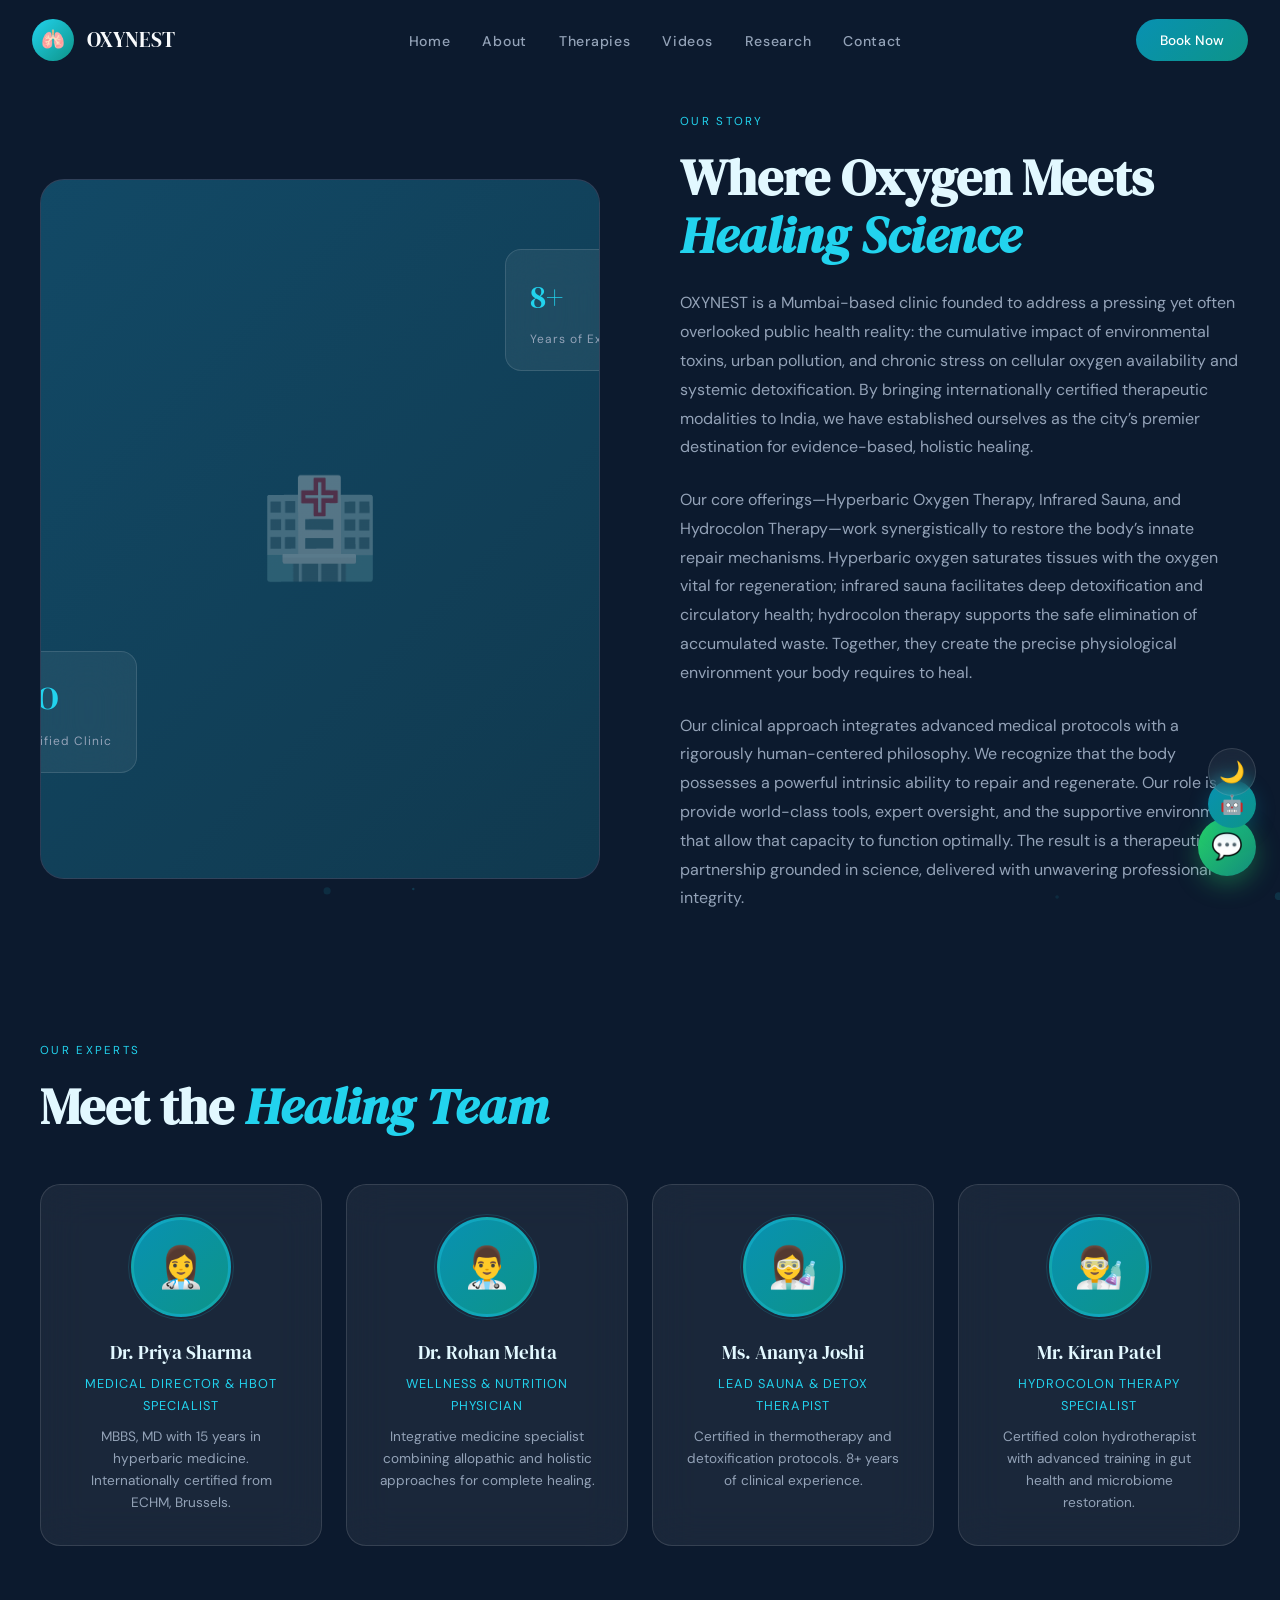
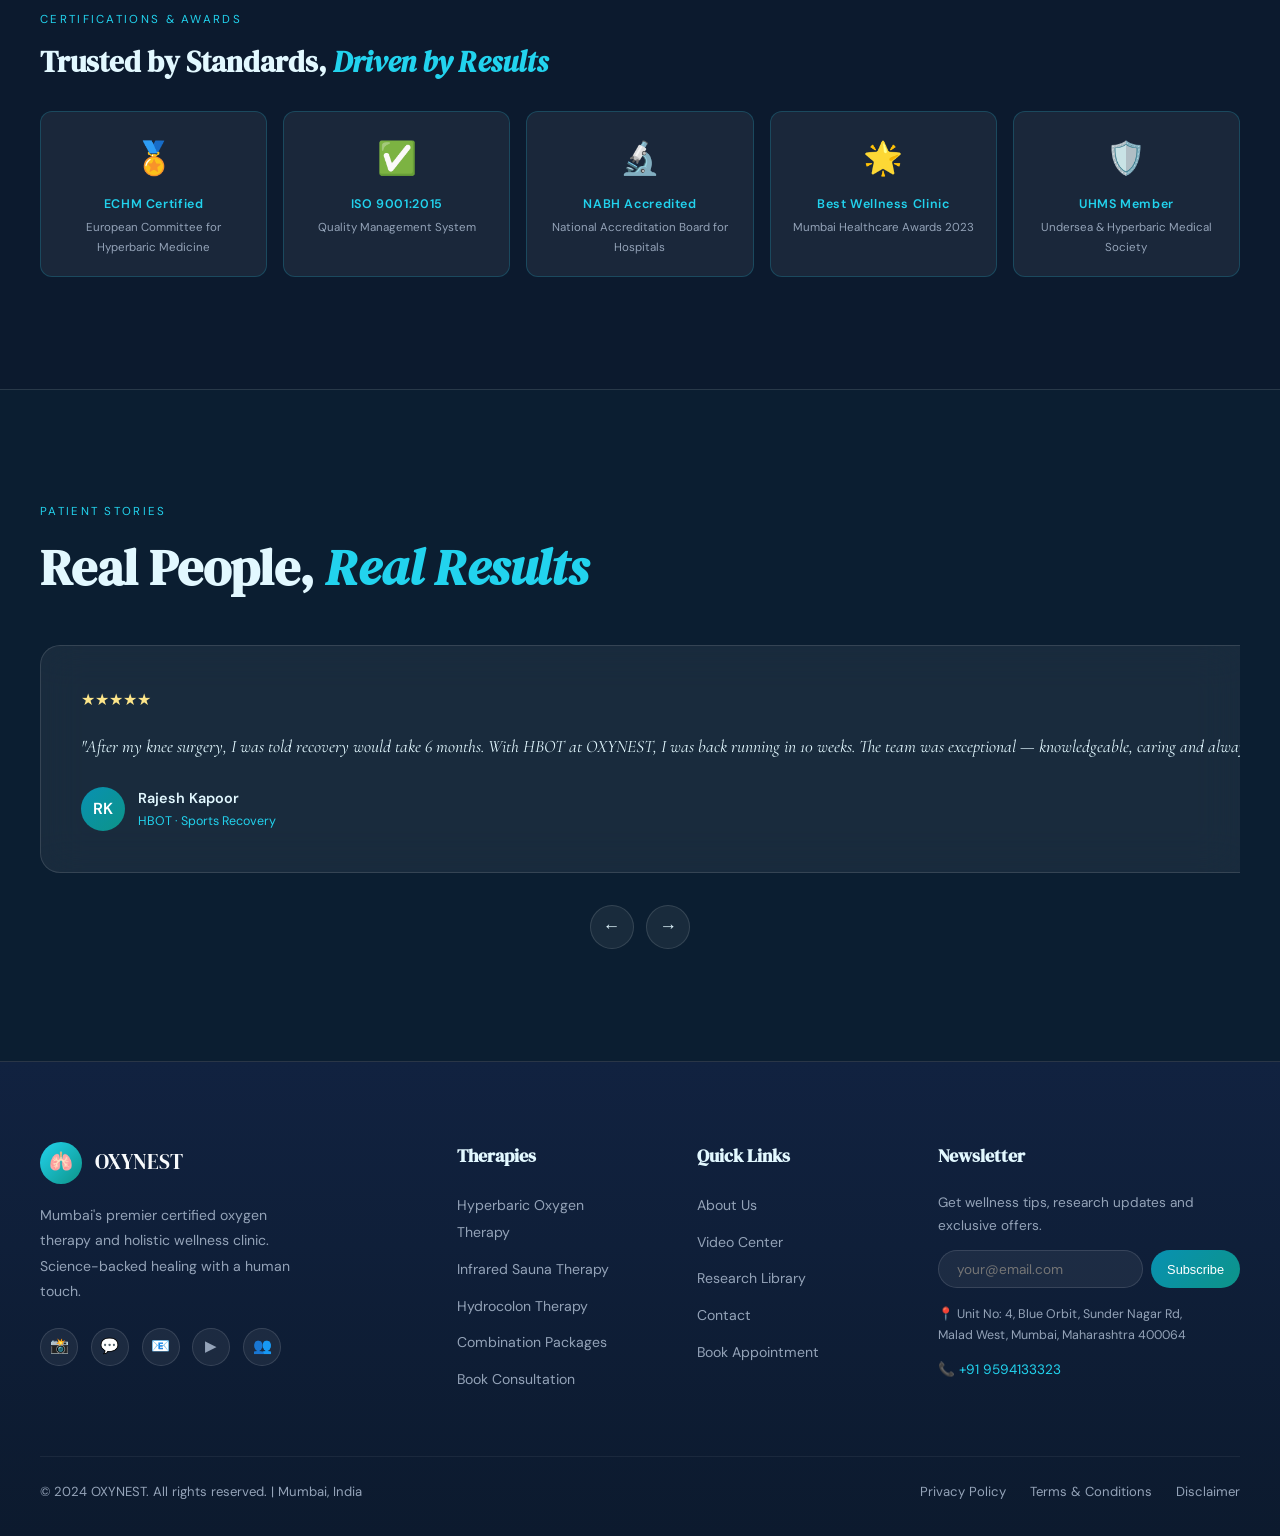
==== about.html @ 41a7bec8 "Refactor: break down into multi-page architecture with shared CSS/JS assets" ====
<!DOCTYPE html>

<html lang="en">
<head>
<meta charset="utf-8"/>
<meta content="width=device-width, initial-scale=1.0" name="viewport"/>
<meta content="OXYNEST — Premium Hyperbaric Oxygen Therapy, Infrared Sauna &amp; Hydrocolon Therapy in Mumbai. Revitalise. Restore. Rebalance." name="description"/>
<meta content="Hyperbaric Oxygen Therapy, Infrared Sauna, Hydrocolon Therapy, Wellness Clinic, Holistic Healing, HBOT Mumbai" name="keywords"/>
<meta content="OXYNEST | Revitalise. Restore. Rebalance." property="og:title"/>
<meta content="Premium oxygen &amp; holistic wellness therapies. Certified practitioners. Science-backed healing." property="og:description"/>
<meta content="website" property="og:type"/>
<title>
    OXYNEST | Revitalise. Restore. Rebalance.
  </title>
<link href="https://fonts.googleapis.com" rel="preconnect"/>
<link href="https://fonts.googleapis.com/css2?family=Cormorant+Garamond:ital,wght@0,300;0,400;0,500;0,600;1,300;1,400&amp;family=DM+Sans:wght@300;400;500;600&amp;family=DM+Serif+Display:ital@0;1&amp;display=swap" rel="stylesheet"/>
<link href="assets/css/styles.css" rel="stylesheet"/>
</head>
<body>
<canvas id="particle-canvas"></canvas>
<!-- NAVBAR -->
<nav class="navbar" id="navbar">
<a class="nav-logo" href="index.html">
<div class="nav-logo-icon">🫁</div>
<div>
<div class="nav-logo-text">OXYNEST</div>
<div class="nav-logo-sub"></div>
</div>
</a>
<ul class="nav-links">
<li><a href="index.html">Home</a></li>
<li><a href="about.html">About</a></li>
<li><a href="therapies.html">Therapies</a></li>
<li><a href="videos.html">Videos</a></li>
<li><a href="research.html">Research</a></li>
<li><a href="contact.html">Contact</a></li>
</ul>
<a class="nav-cta" href="booking.html">Book Now</a>
<div class="hamburger" onclick="toggleMobileMenu()">
<span></span><span></span><span></span>
</div>
</nav>
<!-- MOBILE MENU -->
<div class="mobile-menu" id="mobileMenu">
<button class="mobile-close" onclick="toggleMobileMenu()">✕</button>
<a href="index.html" onclick="toggleMobileMenu()">Home</a>
<a href="about.html" onclick="toggleMobileMenu()">About</a>
<a href="therapies.html" onclick="toggleMobileMenu()">Therapies</a>
<a href="videos.html" onclick="toggleMobileMenu()">Videos</a>
<a href="research.html" onclick="toggleMobileMenu()">Research</a>
<a href="contact.html" onclick="toggleMobileMenu()">Contact</a>
<a class="nav-cta" href="booking.html" onclick="toggleMobileMenu()" style="font-size: 1rem; padding: 0.8rem 2rem">Book
      Appointment</a>
</div>
<!-- HOME / HERO -->

<!-- THERAPY PREVIEW -->

<!-- ABOUT -->
<section class="section-pad" id="about">
<div class="container">
<div class="about-grid">
<div class="about-visual reveal">
<!-- IMAGE PLACEHOLDER: Replace inner div with an img tag for About Section -->
<div class="about-img-frame">
<div class="about-img-inner">
<div class="about-img-icon">🏥</div>
</div>
<div class="about-counter-badge glass-card">
<span class="counter-num">8+</span>
<span class="counter-text">Years of Excellence</span>
</div>
<div class="about-counter-badge glass-card">
<span class="counter-num">ISO</span>
<span class="counter-text">Certified Clinic</span>
</div>
</div>
</div>
<div class="reveal reveal-delay-2">
<span class="section-label">Our Story</span>
<h2 class="section-title">
            Where Oxygen Meets <em>Healing Science</em>
</h2>
<p style="
                color: var(--text-muted);
                line-height: 1.8;
                margin-bottom: 1.5rem;
              ">
            OXYNEST is a Mumbai-based clinic founded to address a pressing yet often overlooked public health reality:
            the cumulative impact of environmental toxins, urban pollution, and chronic stress on cellular oxygen
            availability and systemic detoxification. By bringing internationally certified therapeutic modalities to
            India, we have established ourselves as the city’s premier destination for evidence-based, holistic healing.
          </p>
<p style="
                color: var(--text-muted);
                line-height: 1.8;
                margin-bottom: 1.5rem;
              ">
            Our core offerings—Hyperbaric Oxygen Therapy, Infrared Sauna, and Hydrocolon Therapy—work synergistically to
            restore the body’s innate repair mechanisms. Hyperbaric oxygen saturates tissues with the oxygen vital for
            regeneration; infrared sauna facilitates deep detoxification and circulatory health; hydrocolon therapy
            supports the safe elimination of accumulated waste. Together, they create the precise physiological
            environment your body requires to heal.
          </p>
<p style="
                color: var(--text-muted);
                line-height: 1.8;
                margin-bottom: 2rem;
              ">
            Our clinical approach integrates advanced medical protocols with a rigorously human-centered philosophy. We
            recognize that the body possesses a powerful intrinsic ability to repair and regenerate. Our role is to
            provide world-class tools, expert oversight, and the supportive environment that allow that capacity to
            function optimally. The result is a therapeutic partnership grounded in science, delivered with unwavering
            professional integrity.
          </p>
</div>
</div>
<!-- TEAM -->
<div style="margin-top: 6rem">
<span class="section-label reveal">Our Experts</span>
<h2 class="section-title reveal">Meet the <em>Healing Team</em></h2>
<div class="team-grid">
<div class="glass-card team-card reveal">
<!-- IMAGE PLACEHOLDER: Replace this div with an img tag for Team Member 1 -->
<div class="team-avatar">👩‍⚕️</div>
<div class="team-name">Dr. Priya Sharma</div>
<div class="team-role">Medical Director &amp; HBOT Specialist</div>
<div class="team-bio">
              MBBS, MD with 15 years in hyperbaric medicine. Internationally
              certified from ECHM, Brussels.
            </div>
</div>
<div class="glass-card team-card reveal reveal-delay-1">
<!-- IMAGE PLACEHOLDER: Replace this div with an img tag for Team Member 2 -->
<div class="team-avatar">👨‍⚕️</div>
<div class="team-name">Dr. Rohan Mehta</div>
<div class="team-role">Wellness &amp; Nutrition Physician</div>
<div class="team-bio">
              Integrative medicine specialist combining allopathic and
              holistic approaches for complete healing.
            </div>
</div>
<div class="glass-card team-card reveal reveal-delay-2">
<!-- IMAGE PLACEHOLDER: Replace this div with an img tag for Team Member 3 -->
<div class="team-avatar">👩‍🔬</div>
<div class="team-name">Ms. Ananya Joshi</div>
<div class="team-role">Lead Sauna &amp; Detox Therapist</div>
<div class="team-bio">
              Certified in thermotherapy and detoxification protocols. 8+
              years of clinical experience.
            </div>
</div>
<div class="glass-card team-card reveal reveal-delay-3">
<!-- IMAGE PLACEHOLDER: Replace this div with an img tag for Team Member 4 -->
<div class="team-avatar">👨‍🔬</div>
<div class="team-name">Mr. Kiran Patel</div>
<div class="team-role">Hydrocolon Therapy Specialist</div>
<div class="team-bio">
              Certified colon hydrotherapist with advanced training in gut
              health and microbiome restoration.
            </div>
</div>
</div>
</div>
<!-- CERTIFICATIONS -->
<div class="reveal" style="margin-top: 4rem">
<span class="section-label">Certifications &amp; Awards</span>
<h3 class="section-title" style="font-size: 1.8rem">
          Trusted by Standards, <em>Driven by Results</em>
</h3>
<div class="cert-grid">
<div class="cert-badge">
<div class="cert-icon">🏅</div>
<div class="cert-name">ECHM Certified</div>
<div class="cert-body">
              European Committee for Hyperbaric Medicine
            </div>
</div>
<div class="cert-badge">
<div class="cert-icon">✅</div>
<div class="cert-name">ISO 9001:2015</div>
<div class="cert-body">Quality Management System</div>
</div>
<div class="cert-badge">
<div class="cert-icon">🔬</div>
<div class="cert-name">NABH Accredited</div>
<div class="cert-body">
              National Accreditation Board for Hospitals
            </div>
</div>
<div class="cert-badge">
<div class="cert-icon">🌟</div>
<div class="cert-name">Best Wellness Clinic</div>
<div class="cert-body">Mumbai Healthcare Awards 2023</div>
</div>
<div class="cert-badge">
<div class="cert-icon">🛡️</div>
<div class="cert-name">UHMS Member</div>
<div class="cert-body">Undersea &amp; Hyperbaric Medical Society</div>
</div>
</div>
</div>
</div>
</section>
<!-- DETAILED THERAPIES -->

<!-- VIDEO CENTER -->

<!-- RESEARCH HUB -->

<!-- TESTIMONIALS -->
<section class="section-pad" style="
        background: rgba(13, 148, 136, 0.04);
        border-top: 1px solid var(--glass-border);
      ">
<div class="container">
<span class="section-label reveal">Patient Stories</span>
<h2 class="section-title reveal">Real People, <em>Real Results</em></h2>
<div class="testimonials-slider reveal">
<div class="testimonials-track" id="testimonialTrack">
<div class="glass-card testimonial-card">
<div class="testimonial-stars">★★★★★</div>
<p class="testimonial-text">
              "After my knee surgery, I was told recovery would take 6 months.
              With HBOT at OXYNEST, I was back running in 10
              weeks. The team was exceptional — knowledgeable, caring and
              always available."
            </p>
<div class="testimonial-author">
<!-- IMAGE PLACEHOLDER: Replace this div with an img tag for Testimonial Avatar 1 -->
<div class="testimonial-avatar">RK</div>
<div>
<div class="testimonial-name">Rajesh Kapoor</div>
<div class="testimonial-therapy">HBOT · Sports Recovery</div>
</div>
</div>
</div>
<div class="glass-card testimonial-card">
<div class="testimonial-stars">★★★★★</div>
<p class="testimonial-text">
              "I came to the clinic struggling with chronic fatigue for two
              years. The combination of HBOT and infrared sauna completely
              transformed my energy levels. I feel like myself again — it's
              been life-changing."
            </p>
<div class="testimonial-author">
<!-- IMAGE PLACEHOLDER: Replace this div with an img tag for Testimonial Avatar 2 -->
<div class="testimonial-avatar">SA</div>
<div>
<div class="testimonial-name">Sunita Agarwal</div>
<div class="testimonial-therapy">
                  HBOT + Infrared Sauna · Fatigue
                </div>
</div>
</div>
</div>
<div class="glass-card testimonial-card">
<div class="testimonial-stars">★★★★★</div>
<p class="testimonial-text">
              "The hydrocolon therapy resolved my decade-long bloating and
              digestive issues. I was skeptical at first but the team was so
              professional and thorough. My gut health has never been better.
              Highly recommend!"
            </p>
<div class="testimonial-author">
<!-- IMAGE PLACEHOLDER: Replace this div with an img tag for Testimonial Avatar 3 -->
<div class="testimonial-avatar">PM</div>
<div>
<div class="testimonial-name">Preethi Menon</div>
<div class="testimonial-therapy">
                  Hydrocolon · Digestive Wellness
                </div>
</div>
</div>
</div>
<div class="glass-card testimonial-card">
<div class="testimonial-stars">★★★★★</div>
<p class="testimonial-text">
              "As a competitive swimmer, recovery is everything. Regular
              infrared sauna sessions at OXYNEST have dramatically
              reduced my muscle soreness and improved my sleep quality. An
              absolute game changer for athletic performance."
            </p>
<div class="testimonial-author">
<!-- IMAGE PLACEHOLDER: Replace this div with an img tag for Testimonial Avatar 4 -->
<div class="testimonial-avatar">AV</div>
<div>
<div class="testimonial-name">Arjun Verma</div>
<div class="testimonial-therapy">
                  Infrared Sauna · Athletic Performance
                </div>
</div>
</div>
</div>
<div class="glass-card testimonial-card">
<div class="testimonial-stars">★★★★★</div>
<p class="testimonial-text">
              "My mother had a stroke 3 years ago. After starting HBOT
              sessions, her speech and cognitive function improved
              significantly. The doctors who initially dismissed it were
              amazed by the improvements. Eternally grateful."
            </p>
<div class="testimonial-author">
<!-- IMAGE PLACEHOLDER: Replace this div with an img tag for Testimonial Avatar 5 -->
<div class="testimonial-avatar">DM</div>
<div>
<div class="testimonial-name">Divya Malhotra</div>
<div class="testimonial-therapy">HBOT · Stroke Recovery</div>
</div>
</div>
</div>
</div>
<div class="slider-controls">
<button class="slider-btn" onclick="slideTestimonials(-1)">
            ←
          </button>
<button class="slider-btn" onclick="slideTestimonials(1)">→</button>
</div>
</div>
</div>
</section>
<!-- BOOKING -->

<!-- CONTACT -->

<!-- FOOTER -->
<footer class="footer">
<div class="container">
<div class="footer-grid">
<div class="footer-brand">
<a class="nav-logo" href="index.html" style="margin-bottom: 1.2rem; display: inline-flex">
<div class="nav-logo-icon">🫁</div>
<div>
<div class="nav-logo-text">OXYNEST</div>
<div class="nav-logo-sub"></div>
</div>
</a>
<p class="footer-desc">
            Mumbai's premier certified oxygen therapy and holistic wellness
            clinic. Science-backed healing with a human touch.
          </p>
<div class="footer-socials">
<a class="social-icon" href="https://www.instagram.com/oxynestwellness/?utm_source=ig_web_button_share_sheet" title="Instagram">📸</a>
<a class="social-icon" href="https://wa.me/919594133323" title="WhatsApp">💬</a>
<a class="social-icon" href="mailto:enquiry.oxynest@gmail.com" title="Email">📧</a>
<a class="social-icon" href="#" title="YouTube">▶</a>
<a class="social-icon" href="#" title="Facebook">👥</a>
</div>
</div>
<div class="footer-col">
<h4>Therapies</h4>
<ul class="footer-links">
<li>
<a href="therapies.html" onclick="showTherapy('hbot')">Hyperbaric Oxygen Therapy</a>
</li>
<li>
<a href="therapies.html" onclick="showTherapy('sauna')">Infrared Sauna Therapy</a>
</li>
<li>
<a href="therapies.html" onclick="showTherapy('hydro')">Hydrocolon Therapy</a>
</li>
<li><a href="booking.html">Combination Packages</a></li>
<li><a href="booking.html">Book Consultation</a></li>
</ul>
</div>
<div class="footer-col">
<h4>Quick Links</h4>
<ul class="footer-links">
<li><a href="about.html">About Us</a></li>
<li><a href="videos.html">Video Center</a></li>
<li><a href="research.html">Research Library</a></li>
<li><a href="contact.html">Contact</a></li>
<li><a href="booking.html">Book Appointment</a></li>
</ul>
</div>
<div class="footer-col">
<h4>Newsletter</h4>
<p style="
                color: var(--text-muted);
                font-size: 0.85rem;
                margin-bottom: 0.8rem;
              ">
            Get wellness tips, research updates and exclusive offers.
          </p>
<div class="newsletter-form">
<input class="newsletter-input" placeholder="your@email.com" type="email"/>
<button class="newsletter-btn" onclick="subscribeNewsletter()">
              Subscribe
            </button>
</div>
<p style="
                color: var(--text-muted);
                font-size: 0.78rem;
                margin-top: 1rem;
              ">
            📍 Unit No: 4, Blue Orbit, Sunder Nagar Rd,<br/>Malad West, Mumbai, Maharashtra 400064
          </p>
<p style="margin-top: 0.5rem">
<a href="tel:+919594133323" style="
                  color: var(--aqua);
                  font-size: 0.85rem;
                  text-decoration: none;
                ">📞 +91 9594133323</a>
</p>
</div>
</div>
<div class="footer-bottom">
<p class="footer-copy">
          © 2024 OXYNEST. All rights reserved. | Mumbai, India
        </p>
<div class="footer-legal">
<a href="#">Privacy Policy</a>
<a href="#">Terms &amp; Conditions</a>
<a href="#">Disclaimer</a>
</div>
</div>
</div>
</footer>
<!-- FLOATING BUTTONS -->
<a class="whatsapp-btn" href="https://wa.me/919594133323" target="_blank" title="Chat on WhatsApp">💬</a>
<button class="chat-btn" onclick="toggleChatbot()" title="AI Wellness Assistant">
    🤖
  </button>
<button class="theme-toggle" id="themeBtn" onclick="toggleTheme()" title="Toggle Theme">
    🌙
  </button>
<!-- CHATBOT -->
<div class="chatbot-window" id="chatbotWindow">
<div class="chatbot-header">
<div class="chatbot-header-info">
<div class="chatbot-avatar">🤖</div>
<div>
<div class="chatbot-name">OxyBot Assistant</div>
<div class="chatbot-status">
            Online · Typically replies instantly
          </div>
</div>
</div>
<button class="chatbot-close" onclick="toggleChatbot()">✕</button>
</div>
<div class="chatbot-messages" id="chatMessages">
<div class="chat-msg bot">
        👋 Hello! I'm OxyBot, your OXYNEST assistant. How can I
        help you today?
      </div>
<div class="chat-msg bot">
        You can ask me about our therapies, pricing, booking, or safety
        information!
      </div>
</div>
<div class="chatbot-quick">
<button class="quick-btn" onclick="quickAsk('What is HBOT?')">
        What is HBOT?
      </button>
<button class="quick-btn" onclick="quickAsk('Book appointment')">
        Book Appointment
      </button>
<button class="quick-btn" onclick="quickAsk('Prices')">Pricing</button>
<button class="quick-btn" onclick="quickAsk('Location')">
        Location
      </button>
</div>
<div class="chatbot-input-row">
<input class="chatbot-input" id="chatInput" onkeydown="if (event.key === 'Enter') sendChat();" placeholder="Type a message..." type="text"/>
<button class="chatbot-send" onclick="sendChat()">➤</button>
</div>
</div>
<!-- SUCCESS POPUP -->
<div class="overlay-bg" id="overlayBg" onclick="closePopup()"></div>
<div class="success-popup" id="successPopup">
<div class="success-icon">✓</div>
<h3 style="
          font-family: var(--font-display);
          font-size: 1.8rem;
          margin-bottom: 0.8rem;
        ">
      Booking Confirmed!
    </h3>
<p style="
          color: var(--text-muted);
          font-size: 0.9rem;
          line-height: 1.7;
          margin-bottom: 2rem;
        ">
      Your appointment request has been received. Our team will contact you
      within 2 hours to confirm your session details.
    </p>
<p style="
          color: var(--aqua);
          font-size: 0.85rem;
          font-weight: 600;
          margin-bottom: 1.5rem;
        ">
      📞 Expect a call at your registered number
    </p>
<button class="btn-primary" onclick="closePopup()" style="width: 100%; justify-content: center">
      Done
    </button>
</div>
<script src="assets/js/main.js"></script>
</body>
</html>
---- assets/css/styles.css ----
:root {
      --white: #f8fafc;
      --sky: #bae6fd;
      --aqua: #22d3ee;
      --aqua-deep: #0891b2;
      --teal: #0d9488;
      --teal-dark: #0f766e;
      --sage: #86efac;
      --navy: #0c1a2e;
      --navy-mid: #112240;
      --navy-card: #162a45;
      --beige: #fef3c7;
      --beige-warm: #fde68a;
      --glass: rgba(255, 255, 255, 0.06);
      --glass-border: rgba(255, 255, 255, 0.12);
      --glow: rgba(34, 211, 238, 0.15);
      --text-primary: #e2f8ff;
      --text-muted: #94a3b8;
      --font-display: "DM Serif Display", serif;
      --font-body: "DM Sans", sans-serif;
      --font-accent: "Cormorant Garamond", serif;
      --radius: 20px;
      --transition: 0.4s cubic-bezier(0.16, 1, 0.3, 1);
    }

    *,
    *::before,
    *::after {
      box-sizing: border-box;
      margin: 0;
      padding: 0;
    }

    html {
      scroll-behavior: smooth;
      font-size: 16px;
    }

    body {
      font-family: var(--font-body);
      background: var(--navy);
      color: var(--text-primary);
      overflow-x: hidden;
      line-height: 1.7;
    }

    /* ── CANVAS PARTICLES ── */
    #particle-canvas {
      position: fixed;
      top: 0;
      left: 0;
      width: 100%;
      height: 100%;
      pointer-events: none;
      z-index: 0;
      opacity: 0.5;
    }

    /* ── SCROLLBAR ── */
    ::-webkit-scrollbar {
      width: 5px;
    }

    ::-webkit-scrollbar-track {
      background: var(--navy);
    }

    ::-webkit-scrollbar-thumb {
      background: var(--aqua-deep);
      border-radius: 3px;
    }

    /* ── NAVBAR ── */
    .navbar {
      position: fixed;
      top: 0;
      left: 0;
      right: 0;
      z-index: 1000;
      padding: 1.2rem 2rem;
      display: flex;
      align-items: center;
      justify-content: space-between;
      transition: all 0.4s ease;
    }

    .navbar.scrolled {
      background: rgba(12, 26, 46, 0.92);
      backdrop-filter: blur(20px);
      border-bottom: 1px solid var(--glass-border);
      padding: 0.8rem 2rem;
    }

    .nav-logo {
      display: flex;
      align-items: center;
      gap: 0.8rem;
      text-decoration: none;
    }

    .nav-logo-icon {
      width: 42px;
      height: 42px;
      border-radius: 50%;
      background: linear-gradient(135deg, var(--aqua), var(--teal));
      display: flex;
      align-items: center;
      justify-content: center;
      font-size: 1.2rem;
    }

    .nav-logo-text {
      font-family: var(--font-display);
      font-size: 1.3rem;
      color: var(--white);
      line-height: 1.1;
    }

    .nav-logo-sub {
      font-family: var(--font-body);
      font-size: 0.65rem;
      color: var(--aqua);
      letter-spacing: 0.2em;
      text-transform: uppercase;
    }

    .nav-links {
      display: flex;
      gap: 2rem;
      list-style: none;
    }

    .nav-links a {
      text-decoration: none;
      color: var(--text-muted);
      font-size: 0.88rem;
      font-weight: 500;
      letter-spacing: 0.05em;
      transition: color 0.3s;
      position: relative;
    }

    .nav-links a::after {
      content: "";
      position: absolute;
      bottom: -3px;
      left: 0;
      width: 0;
      height: 1px;
      background: var(--aqua);
      transition: width 0.3s;
    }

    .nav-links a:hover {
      color: var(--aqua);
    }

    .nav-links a:hover::after {
      width: 100%;
    }

    .nav-cta {
      background: linear-gradient(135deg, var(--aqua-deep), var(--teal));
      color: #fff;
      border: none;
      padding: 0.6rem 1.5rem;
      border-radius: 50px;
      font-family: var(--font-body);
      font-size: 0.85rem;
      font-weight: 500;
      cursor: pointer;
      transition: all 0.3s;
      text-decoration: none;
    }

    .nav-cta:hover {
      transform: translateY(-2px);
      box-shadow: 0 8px 25px rgba(34, 211, 238, 0.3);
    }

    .hamburger {
      display: none;
      flex-direction: column;
      gap: 5px;
      cursor: pointer;
      padding: 5px;
    }

    .hamburger span {
      width: 24px;
      height: 2px;
      background: var(--aqua);
      border-radius: 2px;
      transition: all 0.3s;
    }

    .mobile-menu {
      display: none;
      position: fixed;
      top: 0;
      left: 0;
      right: 0;
      bottom: 0;
      background: rgba(12, 26, 46, 0.97);
      backdrop-filter: blur(20px);
      z-index: 999;
      flex-direction: column;
      align-items: center;
      justify-content: center;
      gap: 2rem;
    }

    .mobile-menu.active {
      display: flex;
    }

    .mobile-menu a {
      font-family: var(--font-display);
      font-size: 2rem;
      color: var(--text-primary);
      text-decoration: none;
      transition: color 0.3s;
    }

    .mobile-menu a:hover {
      color: var(--aqua);
    }

    .mobile-close {
      position: absolute;
      top: 1.5rem;
      right: 2rem;
      font-size: 2rem;
      color: var(--text-muted);
      cursor: pointer;
      background: none;
      border: none;
    }

    /* ── HERO ── */
    .hero {
      min-height: 100vh;
      display: flex;
      align-items: center;
      justify-content: center;
      position: relative;
      overflow: hidden;
      padding: 6rem 2rem 4rem;
    }

    .hero-bg {
      position: absolute;
      inset: 0;
      background:
        radial-gradient(ellipse 80% 70% at 50% 0%,
          rgba(8, 145, 178, 0.18) 0%,
          transparent 60%),
        radial-gradient(ellipse 60% 50% at 80% 80%,
          rgba(13, 148, 136, 0.12) 0%,
          transparent 50%),
        linear-gradient(180deg, var(--navy) 0%, var(--navy-mid) 100%);
      z-index: 1;
    }

    .hero-ring {
      position: absolute;
      border-radius: 50%;
      border: 1px solid rgba(34, 211, 238, 0.08);
      animation: ring-expand 8s linear infinite;
    }

    .hero-ring:nth-child(1) {
      width: 400px;
      height: 400px;
      top: 50%;
      left: 50%;
      transform: translate(-50%, -50%);
      animation-delay: 0s;
    }

    .hero-ring:nth-child(2) {
      width: 650px;
      height: 650px;
      top: 50%;
      left: 50%;
      transform: translate(-50%, -50%);
      animation-delay: 2s;
    }

    .hero-ring:nth-child(3) {
      width: 900px;
      height: 900px;
      top: 50%;
      left: 50%;
      transform: translate(-50%, -50%);
      animation-delay: 4s;
    }

    @keyframes ring-expand {
      0% {
        opacity: 0.4;
        transform: translate(-50%, -50%) scale(0.95);
      }

      50% {
        opacity: 0.1;
      }

      100% {
        opacity: 0.4;
        transform: translate(-50%, -50%) scale(1.05);
      }
    }

    .hero-content {
      position: relative;
      z-index: 2;
      text-align: center;
      max-width: 860px;
    }

    .hero-badge {
      display: inline-flex;
      align-items: center;
      gap: 0.5rem;
      background: rgba(34, 211, 238, 0.1);
      border: 1px solid rgba(34, 211, 238, 0.25);
      border-radius: 50px;
      padding: 0.4rem 1.2rem;
      font-size: 0.75rem;
      color: var(--aqua);
      letter-spacing: 0.15em;
      text-transform: uppercase;
      margin-bottom: 2rem;
      animation: fade-up 0.8s ease both;
    }

    .hero-badge-dot {
      width: 6px;
      height: 6px;
      border-radius: 50%;
      background: var(--aqua);
      animation: pulse-dot 2s ease infinite;
    }

    @keyframes pulse-dot {

      0%,
      100% {
        opacity: 1;
        transform: scale(1);
      }

      50% {
        opacity: 0.5;
        transform: scale(1.5);
      }
    }

    .hero-title {
      font-family: var(--font-display);
      font-size: clamp(3rem, 7vw, 6rem);
      line-height: 1.05;
      margin-bottom: 1.5rem;
      animation: fade-up 0.8s ease 0.1s both;
    }

    .hero-title em {
      font-style: italic;
      color: var(--aqua);
    }

    .hero-subtitle {
      font-family: var(--font-accent);
      font-size: clamp(1.3rem, 2.5vw, 1.8rem);
      color: var(--text-muted);
      font-weight: 300;
      letter-spacing: 0.05em;
      margin-bottom: 3rem;
      animation: fade-up 0.8s ease 0.2s both;
    }

    .hero-btns {
      display: flex;
      gap: 1rem;
      justify-content: center;
      flex-wrap: wrap;
      animation: fade-up 0.8s ease 0.3s both;
    }

    .btn-primary {
      background: linear-gradient(135deg, var(--aqua-deep), var(--teal));
      color: #fff;
      border: none;
      padding: 0.9rem 2.2rem;
      border-radius: 50px;
      font-family: var(--font-body);
      font-size: 0.9rem;
      font-weight: 500;
      cursor: pointer;
      transition: all 0.3s;
      text-decoration: none;
      display: inline-flex;
      align-items: center;
      gap: 0.5rem;
    }

    .btn-primary:hover {
      transform: translateY(-3px);
      box-shadow: 0 12px 35px rgba(8, 145, 178, 0.4);
    }

    .btn-outline {
      background: transparent;
      color: var(--aqua);
      border: 1px solid rgba(34, 211, 238, 0.4);
      padding: 0.9rem 2.2rem;
      border-radius: 50px;
      font-family: var(--font-body);
      font-size: 0.9rem;
      font-weight: 500;
      cursor: pointer;
      transition: all 0.3s;
      text-decoration: none;
      display: inline-flex;
      align-items: center;
      gap: 0.5rem;
    }

    .btn-outline:hover {
      background: rgba(34, 211, 238, 0.1);
      border-color: var(--aqua);
      transform: translateY(-3px);
    }

    .hero-stats {
      display: flex;
      gap: 2rem;
      justify-content: center;
      margin-top: 4rem;
      flex-wrap: wrap;
      animation: fade-up 0.8s ease 0.5s both;
    }

    .hero-stat {
      text-align: center;
    }

    .hero-stat-num {
      font-family: var(--font-display);
      font-size: 2.2rem;
      color: var(--aqua);
      line-height: 1;
    }

    .hero-stat-label {
      font-size: 0.75rem;
      color: var(--text-muted);
      letter-spacing: 0.1em;
      text-transform: uppercase;
      margin-top: 0.3rem;
    }

    @keyframes fade-up {
      from {
        opacity: 0;
        transform: translateY(30px);
      }

      to {
        opacity: 1;
        transform: translateY(0);
      }
    }

    .scroll-indicator {
      position: absolute;
      bottom: 2rem;
      left: 50%;
      transform: translateX(-50%);
      z-index: 2;
      display: flex;
      flex-direction: column;
      align-items: center;
      gap: 0.5rem;
      animation: float 3s ease infinite;
    }

    .scroll-line {
      width: 1px;
      height: 50px;
      background: linear-gradient(to bottom, transparent, var(--aqua));
      animation: scroll-line 2s ease infinite;
    }

    @keyframes scroll-line {
      0% {
        transform: scaleY(0);
        transform-origin: top;
      }

      50% {
        transform: scaleY(1);
        transform-origin: top;
      }

      51% {
        transform: scaleY(1);
        transform-origin: bottom;
      }

      100% {
        transform: scaleY(0);
        transform-origin: bottom;
      }
    }

    @keyframes float {

      0%,
      100% {
        transform: translateX(-50%) translateY(0);
      }

      50% {
        transform: translateX(-50%) translateY(-8px);
      }
    }

    /* ── SECTION BASE ── */
    section {
      position: relative;
      z-index: 1;
    }

    .section-pad {
      padding: 7rem 2rem;
    }

    .container {
      max-width: 1200px;
      margin: 0 auto;
    }

    .section-label {
      font-size: 0.72rem;
      letter-spacing: 0.2em;
      text-transform: uppercase;
      color: var(--aqua);
      margin-bottom: 1rem;
      display: block;
    }

    .section-title {
      font-family: var(--font-display);
      font-size: clamp(2rem, 4vw, 3.2rem);
      line-height: 1.15;
      margin-bottom: 1.5rem;
    }

    .section-title em {
      font-style: italic;
      color: var(--aqua);
    }

    .section-subtitle {
      color: var(--text-muted);
      font-size: 1.05rem;
      max-width: 600px;
      line-height: 1.8;
    }

    /* ── GLASS CARD ── */
    .glass-card {
      background: var(--glass);
      backdrop-filter: blur(20px);
      border: 1px solid var(--glass-border);
      border-radius: var(--radius);
      transition: all var(--transition);
    }

    .glass-card:hover {
      background: rgba(255, 255, 255, 0.09);
      border-color: rgba(34, 211, 238, 0.3);
      transform: translateY(-4px);
      box-shadow:
        0 20px 60px rgba(0, 0, 0, 0.3),
        0 0 40px var(--glow);
    }

    /* ── THERAPIES PREVIEW ── */
    .therapies-grid {
      display: grid;
      grid-template-columns: repeat(auto-fit, minmax(300px, 1fr));
      gap: 1.5rem;
      margin-top: 4rem;
    }

    .therapy-card {
      padding: 2.5rem;
      position: relative;
      overflow: hidden;
      cursor: pointer;
    }

    .therapy-card::before {
      content: "";
      position: absolute;
      inset: 0;
      background: linear-gradient(135deg,
          transparent,
          rgba(34, 211, 238, 0.05));
      border-radius: var(--radius);
      opacity: 0;
      transition: 0.4s;
    }

    .therapy-card:hover::before {
      opacity: 1;
    }

    .therapy-icon {
      width: 64px;
      height: 64px;
      border-radius: 16px;
      background: linear-gradient(135deg, var(--aqua-deep), var(--teal));
      display: flex;
      align-items: center;
      justify-content: center;
      font-size: 1.8rem;
      margin-bottom: 1.5rem;
      position: relative;
      z-index: 1;
    }

    .therapy-icon::after {
      content: "";
      position: absolute;
      inset: -4px;
      border-radius: 20px;
      border: 1px solid rgba(34, 211, 238, 0.2);
      animation: icon-pulse 3s ease infinite;
    }

    @keyframes icon-pulse {

      0%,
      100% {
        opacity: 1;
        transform: scale(1);
      }

      50% {
        opacity: 0.3;
        transform: scale(1.1);
      }
    }

    .therapy-card h3 {
      font-family: var(--font-display);
      font-size: 1.5rem;
      margin-bottom: 0.8rem;
      position: relative;
      z-index: 1;
    }

    .therapy-card p {
      color: var(--text-muted);
      font-size: 0.9rem;
      line-height: 1.7;
      position: relative;
      z-index: 1;
    }

    .therapy-card-link {
      display: inline-flex;
      align-items: center;
      gap: 0.4rem;
      color: var(--aqua);
      font-size: 0.85rem;
      font-weight: 500;
      margin-top: 1.2rem;
      text-decoration: none;
      position: relative;
      z-index: 1;
      transition: gap 0.3s;
    }

    .therapy-card-link:hover {
      gap: 0.8rem;
    }

    /* ── ABOUT ── */
    .about-grid {
      display: grid;
      grid-template-columns: 1fr 1fr;
      gap: 5rem;
      align-items: center;
    }

    .about-visual {
      position: relative;
    }

    .about-img-frame {
      aspect-ratio: 4/5;
      border-radius: 24px;
      background: linear-gradient(135deg, var(--navy-card), var(--navy-mid));
      border: 1px solid var(--glass-border);
      overflow: hidden;
      position: relative;
    }

    .about-img-inner {
      position: absolute;
      inset: 0;
      background: linear-gradient(135deg,
          rgba(8, 145, 178, 0.3),
          rgba(13, 148, 136, 0.2));
      display: flex;
      align-items: center;
      justify-content: center;
    }

    .about-img-icon {
      font-size: 6rem;
      opacity: 0.3;
    }

    .about-counter-badge {
      position: absolute;
      background: var(--glass);
      backdrop-filter: blur(20px);
      border: 1px solid var(--glass-border);
      border-radius: 16px;
      padding: 1.2rem 1.5rem;
      animation: float 4s ease infinite;
    }

    .about-counter-badge:nth-child(2) {
      top: 10%;
      right: -15%;
      animation-delay: 1s;
    }

    .about-counter-badge:nth-child(3) {
      bottom: 15%;
      left: -10%;
      animation-delay: 2s;
    }

    .counter-num {
      font-family: var(--font-display);
      font-size: 2rem;
      color: var(--aqua);
      display: block;
    }

    .counter-text {
      font-size: 0.75rem;
      color: var(--text-muted);
      letter-spacing: 0.08em;
    }

    .about-timeline {
      margin-top: 3rem;
      position: relative;
      padding-left: 2rem;
    }

    .about-timeline::before {
      content: "";
      position: absolute;
      left: 0;
      top: 0;
      bottom: 0;
      width: 1px;
      background: linear-gradient(to bottom, var(--aqua), transparent);
    }

    .timeline-item {
      margin-bottom: 2rem;
      position: relative;
    }

    .timeline-item::before {
      content: "";
      position: absolute;
      left: -2rem;
      top: 0.4rem;
      width: 8px;
      height: 8px;
      border-radius: 50%;
      background: var(--aqua);
      border: 2px solid var(--navy);
    }

    .timeline-year {
      font-size: 0.75rem;
      color: var(--aqua);
      letter-spacing: 0.1em;
      text-transform: uppercase;
      font-weight: 600;
    }

    .timeline-text {
      color: var(--text-muted);
      font-size: 0.9rem;
      margin-top: 0.3rem;
    }

    /* ── STATS SECTION ── */
    .stats-section {
      background: linear-gradient(135deg,
          rgba(8, 145, 178, 0.08),
          rgba(13, 148, 136, 0.06));
      border-top: 1px solid var(--glass-border);
      border-bottom: 1px solid var(--glass-border);
    }

    .stats-grid {
      display: grid;
      grid-template-columns: repeat(4, 1fr);
      gap: 2rem;
    }

    .stat-item {
      text-align: center;
      padding: 3rem 1rem;
    }

    .stat-number {
      font-family: var(--font-display);
      font-size: 3.5rem;
      background: linear-gradient(135deg, var(--aqua), var(--sage));
      -webkit-background-clip: text;
      -webkit-text-fill-color: transparent;
      background-clip: text;
      line-height: 1;
    }

    .stat-suffix {
      font-family: var(--font-display);
      font-size: 2rem;
      color: var(--aqua);
    }

    .stat-label {
      color: var(--text-muted);
      font-size: 0.82rem;
      letter-spacing: 0.1em;
      text-transform: uppercase;
      margin-top: 0.8rem;
    }

    /* ── FULL THERAPY SECTIONS ── */
    .therapy-section {
      padding: 6rem 2rem;
      border-bottom: 1px solid rgba(255, 255, 255, 0.04);
    }

    .therapy-section:nth-child(even) {
      background: rgba(8, 145, 178, 0.03);
    }

    .therapy-header {
      display: grid;
      grid-template-columns: 1fr 1fr;
      gap: 4rem;
      align-items: start;
      margin-bottom: 4rem;
    }

    .therapy-visual-box {
      border-radius: 24px;
      background: linear-gradient(135deg,
          var(--navy-card),
          rgba(8, 145, 178, 0.15));
      border: 1px solid var(--glass-border);
      padding: 3rem;
      display: flex;
      flex-direction: column;
      align-items: center;
      justify-content: center;
      min-height: 300px;
      position: relative;
      overflow: hidden;
    }

    .therapy-big-icon {
      font-size: 5rem;
      margin-bottom: 1.5rem;
      position: relative;
      z-index: 1;
    }

    .therapy-visual-glow {
      position: absolute;
      width: 200px;
      height: 200px;
      border-radius: 50%;
      background: radial-gradient(circle,
          rgba(34, 211, 238, 0.15),
          transparent 70%);
      top: 50%;
      left: 50%;
      transform: translate(-50%, -50%);
    }

    .info-grid {
      display: grid;
      grid-template-columns: 1fr 1fr;
      gap: 1.5rem;
    }

    .info-card {
      padding: 2rem;
      border-radius: 16px;
    }

    .info-card h4 {
      font-family: var(--font-display);
      font-size: 1.2rem;
      margin-bottom: 1rem;
      color: var(--aqua);
    }

    .info-card ul {
      list-style: none;
      display: flex;
      flex-direction: column;
      gap: 0.6rem;
    }

    .info-card ul li {
      color: var(--text-muted);
      font-size: 0.88rem;
      display: flex;
      gap: 0.6rem;
      align-items: flex-start;
      line-height: 1.5;
    }

    .info-card ul li::before {
      content: "";
      width: 6px;
      height: 6px;
      border-radius: 50%;
      background: var(--aqua);
      margin-top: 0.55rem;
      flex-shrink: 0;
    }

    .dos-donts {
      display: grid;
      grid-template-columns: 1fr 1fr;
      gap: 1.5rem;
      margin-top: 2rem;
    }

    .dos-card {
      border-left: 3px solid var(--teal);
      padding: 1.5rem;
    }

    .donts-card {
      border-left: 3px solid #f87171;
      padding: 1.5rem;
    }

    .dos-card h4 {
      color: var(--teal);
      font-family: var(--font-display);
      font-size: 1.1rem;
      margin-bottom: 1rem;
    }

    .donts-card h4 {
      color: #f87171;
      font-family: var(--font-display);
      font-size: 1.1rem;
      margin-bottom: 1rem;
    }

    .adv-disadv {
      display: grid;
      grid-template-columns: 1fr 1fr;
      gap: 1.5rem;
      margin-top: 2rem;
    }

    .adv-card {
      border-top: 2px solid var(--sage);
      padding-top: 1.5rem;
    }

    .disadv-card {
      border-top: 2px solid var(--beige-warm);
      padding-top: 1.5rem;
    }

    .adv-card h4 {
      color: var(--sage);
      font-family: var(--font-display);
      font-size: 1.1rem;
      margin-bottom: 1rem;
    }

    .disadv-card h4 {
      color: var(--beige-warm);
      font-family: var(--font-display);
      font-size: 1.1rem;
      margin-bottom: 1rem;
    }

    /* ── RESEARCH PAPERS ── */
    .research-grid {
      display: grid;
      grid-template-columns: repeat(auto-fit, minmax(280px, 1fr));
      gap: 1.5rem;
      margin-top: 3rem;
    }

    .paper-card {
      padding: 2rem;
      border-radius: 16px;
      position: relative;
    }

    .paper-badge {
      display: inline-block;
      font-size: 0.65rem;
      letter-spacing: 0.1em;
      text-transform: uppercase;
      background: rgba(34, 211, 238, 0.1);
      color: var(--aqua);
      border-radius: 50px;
      padding: 0.3rem 0.8rem;
      margin-bottom: 1rem;
      border: 1px solid rgba(34, 211, 238, 0.2);
    }

    .paper-card h4 {
      font-family: var(--font-display);
      font-size: 1.1rem;
      line-height: 1.4;
      margin-bottom: 0.8rem;
    }

    .paper-abstract {
      color: var(--text-muted);
      font-size: 0.83rem;
      line-height: 1.6;
      margin-bottom: 1rem;
    }

    .paper-source {
      font-size: 0.75rem;
      color: var(--text-muted);
      opacity: 0.7;
      margin-bottom: 1rem;
    }

    .btn-download {
      display: inline-flex;
      align-items: center;
      gap: 0.4rem;
      background: linear-gradient(135deg, var(--aqua-deep), var(--teal));
      color: #fff;
      border: none;
      padding: 0.5rem 1.2rem;
      border-radius: 50px;
      font-size: 0.8rem;
      cursor: pointer;
      transition: all 0.3s;
      text-decoration: none;
    }

    .btn-download:hover {
      transform: translateY(-2px);
      box-shadow: 0 6px 20px rgba(8, 145, 178, 0.3);
    }

    /* ── VIDEO CENTER ── */
    .video-grid {
      display: grid;
      grid-template-columns: repeat(auto-fit, minmax(280px, 1fr));
      gap: 1.5rem;
      margin-top: 3rem;
    }

    .video-card {
      border-radius: 16px;
      overflow: hidden;
      cursor: pointer;
      position: relative;
    }

    .video-thumb {
      aspect-ratio: 16/9;
      background: linear-gradient(135deg,
          var(--navy-card),
          rgba(8, 145, 178, 0.2));
      display: flex;
      align-items: center;
      justify-content: center;
      position: relative;
      overflow: hidden;
    }

    .video-play {
      width: 60px;
      height: 60px;
      border-radius: 50%;
      background: rgba(34, 211, 238, 0.2);
      border: 2px solid var(--aqua);
      display: flex;
      align-items: center;
      justify-content: center;
      font-size: 1.5rem;
      transition: all 0.3s;
      position: relative;
      z-index: 1;
    }

    .video-card:hover .video-play {
      background: var(--aqua-deep);
      transform: scale(1.1);
    }

    .video-overlay {
      position: absolute;
      inset: 0;
      background: linear-gradient(to top, rgba(12, 26, 46, 0.8), transparent);
      opacity: 0;
      transition: 0.3s;
    }

    .video-card:hover .video-overlay {
      opacity: 1;
    }

    .video-info {
      padding: 1.2rem;
    }

    .video-category {
      font-size: 0.7rem;
      color: var(--aqua);
      letter-spacing: 0.1em;
      text-transform: uppercase;
      margin-bottom: 0.4rem;
    }

    .video-title {
      font-family: var(--font-display);
      font-size: 1.05rem;
      line-height: 1.3;
    }

    .video-duration {
      font-size: 0.78rem;
      color: var(--text-muted);
      margin-top: 0.4rem;
    }

    .video-search {
      display: flex;
      gap: 1rem;
      margin-top: 2.5rem;
      flex-wrap: wrap;
      align-items: center;
    }

    .search-input {
      flex: 1;
      min-width: 200px;
      background: var(--glass);
      border: 1px solid var(--glass-border);
      border-radius: 50px;
      padding: 0.7rem 1.5rem;
      color: var(--text-primary);
      font-family: var(--font-body);
      font-size: 0.9rem;
      outline: none;
      transition: border-color 0.3s;
    }

    .search-input:focus {
      border-color: var(--aqua);
    }

    .search-input::placeholder {
      color: var(--text-muted);
    }

    .filter-tabs {
      display: flex;
      gap: 0.6rem;
      flex-wrap: wrap;
    }

    .filter-tab {
      background: var(--glass);
      border: 1px solid var(--glass-border);
      color: var(--text-muted);
      padding: 0.5rem 1.1rem;
      border-radius: 50px;
      font-size: 0.8rem;
      cursor: pointer;
      transition: all 0.3s;
    }

    .filter-tab.active,
    .filter-tab:hover {
      background: rgba(34, 211, 238, 0.15);
      border-color: var(--aqua);
      color: var(--aqua);
    }

    /* ── FAQ ── */
    .faq-list {
      margin-top: 3rem;
      display: flex;
      flex-direction: column;
      gap: 0.8rem;
    }

    .faq-item {
      border-radius: 14px;
      overflow: hidden;
    }

    .faq-question {
      width: 100%;
      background: var(--glass);
      border: 1px solid var(--glass-border);
      color: var(--text-primary);
      padding: 1.3rem 1.8rem;
      display: flex;
      align-items: center;
      justify-content: space-between;
      cursor: pointer;
      font-family: var(--font-body);
      font-size: 0.95rem;
      font-weight: 500;
      text-align: left;
      transition: all 0.3s;
      border-radius: 14px;
    }

    .faq-question:hover {
      background: rgba(255, 255, 255, 0.09);
      border-color: rgba(34, 211, 238, 0.3);
    }

    .faq-question.open {
      border-radius: 14px 14px 0 0;
      border-color: rgba(34, 211, 238, 0.3);
      background: rgba(34, 211, 238, 0.08);
    }

    .faq-arrow {
      font-size: 1.2rem;
      transition: transform 0.3s;
      color: var(--aqua);
      flex-shrink: 0;
    }

    .faq-question.open .faq-arrow {
      transform: rotate(45deg);
    }

    .faq-answer {
      background: rgba(8, 145, 178, 0.06);
      border: 1px solid rgba(34, 211, 238, 0.15);
      border-top: none;
      border-radius: 0 0 14px 14px;
      max-height: 0;
      overflow: hidden;
      transition:
        max-height 0.4s ease,
        padding 0.4s ease;
    }

    .faq-answer.open {
      max-height: 500px;
      padding: 1.3rem 1.8rem;
    }

    .faq-answer p {
      color: var(--text-muted);
      font-size: 0.9rem;
      line-height: 1.8;
    }

    /* ── CONTACT ── */
    .contact-grid {
      display: grid;
      grid-template-columns: 1fr 1fr;
      gap: 4rem;
      align-items: start;
    }

    .form-group {
      margin-bottom: 1.5rem;
    }

    .form-label {
      display: block;
      font-size: 0.82rem;
      color: var(--text-muted);
      letter-spacing: 0.08em;
      text-transform: uppercase;
      margin-bottom: 0.5rem;
    }

    .form-input,
    .form-select,
    .form-textarea {
      width: 100%;
      background: var(--glass);
      border: 1px solid var(--glass-border);
      border-radius: 12px;
      padding: 0.85rem 1.2rem;
      color: var(--text-primary);
      font-family: var(--font-body);
      font-size: 0.9rem;
      outline: none;
      transition: all 0.3s;
    }

    .form-input:focus,
    .form-select:focus,
    .form-textarea:focus {
      border-color: var(--aqua);
      box-shadow: 0 0 0 3px rgba(34, 211, 238, 0.1);
    }

    .form-select {
      appearance: none;
      background-image: url("data:image/svg+xml,%3Csvg xmlns='http://www.w3.org/2000/svg' width='12' height='8'%3E%3Cpath d='M6 8L0 0h12z' fill='%2322d3ee'/%3E%3C/svg%3E");
      background-repeat: no-repeat;
      background-position: right 1.2rem center;
      cursor: pointer;
    }

    .form-select option {
      background: var(--navy-mid);
      color: var(--text-primary);
    }

    .form-textarea {
      min-height: 130px;
      resize: vertical;
    }

    .contact-info {
      display: flex;
      flex-direction: column;
      gap: 1.5rem;
    }

    .contact-card {
      padding: 2rem;
    }

    .contact-card-icon {
      font-size: 1.8rem;
      margin-bottom: 1rem;
    }

    .contact-card h4 {
      font-family: var(--font-display);
      font-size: 1.2rem;
      margin-bottom: 0.5rem;
    }

    .contact-card a,
    .contact-card p {
      color: var(--text-muted);
      font-size: 0.9rem;
      text-decoration: none;
      transition: color 0.3s;
    }

    .contact-card a:hover {
      color: var(--aqua);
    }

    .map-placeholder {
      border-radius: 20px;
      background: linear-gradient(135deg,
          var(--navy-card),
          rgba(8, 145, 178, 0.1));
      border: 1px solid var(--glass-border);
      min-height: 280px;
      display: flex;
      flex-direction: column;
      align-items: center;
      justify-content: center;
      margin-top: 2rem;
      gap: 1rem;
      overflow: hidden;
      position: relative;
    }

    .map-pin {
      font-size: 3rem;
      animation: float 3s ease infinite;
    }

    .map-placeholder p {
      color: var(--text-muted);
      font-size: 0.9rem;
    }

    .hours-grid {
      display: grid;
      grid-template-columns: 1fr 1fr;
      gap: 0.4rem;
      margin-top: 1rem;
    }

    .hours-row {
      display: flex;
      justify-content: space-between;
      font-size: 0.82rem;
      color: var(--text-muted);
      padding: 0.3rem 0;
      border-bottom: 1px solid rgba(255, 255, 255, 0.04);
    }

    .hours-row span:last-child {
      color: var(--aqua);
    }

    /* ── TESTIMONIALS ── */
    .testimonials-slider {
      position: relative;
      overflow: hidden;
      margin-top: 3rem;
    }

    .testimonials-track {
      display: flex;
      gap: 1.5rem;
      transition: transform 0.5s cubic-bezier(0.16, 1, 0.3, 1);
    }

    .testimonial-card {
      min-width: 360px;
      padding: 2.5rem;
      border-radius: 20px;
      flex-shrink: 0;
    }

    .testimonial-stars {
      display: flex;
      gap: 0.3rem;
      color: var(--beige-warm);
      font-size: 1rem;
      margin-bottom: 1.2rem;
    }

    .testimonial-text {
      font-family: var(--font-accent);
      font-size: 1.1rem;
      line-height: 1.7;
      color: var(--text-primary);
      font-style: italic;
      margin-bottom: 1.5rem;
    }

    .testimonial-author {
      display: flex;
      align-items: center;
      gap: 0.8rem;
    }

    .testimonial-avatar {
      width: 44px;
      height: 44px;
      border-radius: 50%;
      background: linear-gradient(135deg, var(--aqua-deep), var(--teal));
      display: flex;
      align-items: center;
      justify-content: center;
      font-size: 1rem;
      font-weight: 600;
      color: #fff;
    }

    .testimonial-name {
      font-weight: 600;
      font-size: 0.9rem;
    }

    .testimonial-therapy {
      font-size: 0.78rem;
      color: var(--aqua);
    }

    .slider-controls {
      display: flex;
      gap: 0.8rem;
      justify-content: center;
      margin-top: 2rem;
    }

    .slider-btn {
      width: 44px;
      height: 44px;
      border-radius: 50%;
      background: var(--glass);
      border: 1px solid var(--glass-border);
      color: var(--text-primary);
      font-size: 1.1rem;
      cursor: pointer;
      transition: all 0.3s;
    }

    .slider-btn:hover {
      background: rgba(34, 211, 238, 0.15);
      border-color: var(--aqua);
    }

    /* ── BOOKING ── */
    .booking-section {
      background: linear-gradient(135deg,
          rgba(8, 145, 178, 0.08),
          rgba(13, 148, 136, 0.06));
      border-top: 1px solid var(--glass-border);
    }

    .booking-card {
      background: var(--glass);
      backdrop-filter: blur(30px);
      border: 1px solid var(--glass-border);
      border-radius: 28px;
      padding: 3.5rem;
      max-width: 800px;
      margin: 0 auto;
    }

    .booking-steps {
      display: flex;
      gap: 0;
      margin-bottom: 3rem;
      counter-reset: step;
    }

    .booking-step {
      flex: 1;
      text-align: center;
      position: relative;
      counter-increment: step;
    }

    .booking-step::after {
      content: "";
      position: absolute;
      top: 18px;
      left: 50%;
      width: 100%;
      height: 1px;
      background: var(--glass-border);
    }

    .booking-step:last-child::after {
      display: none;
    }

    .step-circle {
      width: 38px;
      height: 38px;
      border-radius: 50%;
      background: var(--glass);
      border: 1px solid var(--glass-border);
      display: flex;
      align-items: center;
      justify-content: center;
      font-size: 0.8rem;
      font-weight: 600;
      color: var(--text-muted);
      margin: 0 auto 0.6rem;
      position: relative;
      z-index: 1;
      transition: all 0.3s;
    }

    .booking-step.active .step-circle {
      background: linear-gradient(135deg, var(--aqua-deep), var(--teal));
      border-color: var(--aqua);
      color: #fff;
      box-shadow: 0 0 20px rgba(34, 211, 238, 0.4);
    }

    .step-label {
      font-size: 0.72rem;
      color: var(--text-muted);
      letter-spacing: 0.05em;
    }

    .calendar-grid {
      display: grid;
      grid-template-columns: repeat(7, 1fr);
      gap: 0.4rem;
      margin-top: 1rem;
    }

    .cal-day-header {
      text-align: center;
      font-size: 0.7rem;
      color: var(--text-muted);
      padding: 0.4rem;
      letter-spacing: 0.08em;
      text-transform: uppercase;
    }

    .cal-day {
      aspect-ratio: 1;
      display: flex;
      align-items: center;
      justify-content: center;
      border-radius: 8px;
      font-size: 0.85rem;
      cursor: pointer;
      transition: all 0.3s;
      border: 1px solid transparent;
    }

    .cal-day:hover:not(.empty):not(.past) {
      background: rgba(34, 211, 238, 0.1);
      border-color: rgba(34, 211, 238, 0.3);
      color: var(--aqua);
    }

    .cal-day.today {
      background: rgba(34, 211, 238, 0.15);
      border-color: var(--aqua);
      color: var(--aqua);
      font-weight: 600;
    }

    .cal-day.selected {
      background: linear-gradient(135deg, var(--aqua-deep), var(--teal));
      color: #fff;
      border-color: var(--aqua);
    }

    .cal-day.past,
    .cal-day.empty {
      color: rgba(255, 255, 255, 0.15);
      cursor: default;
    }

    .time-slots {
      display: flex;
      flex-wrap: wrap;
      gap: 0.6rem;
      margin-top: 1rem;
    }

    .time-slot {
      background: var(--glass);
      border: 1px solid var(--glass-border);
      border-radius: 8px;
      padding: 0.5rem 1rem;
      font-size: 0.83rem;
      color: var(--text-muted);
      cursor: pointer;
      transition: all 0.3s;
    }

    .time-slot:hover,
    .time-slot.selected {
      background: rgba(34, 211, 238, 0.15);
      border-color: var(--aqua);
      color: var(--aqua);
    }

    /* ── DARK/LIGHT TOGGLE ── */
    .theme-toggle {
      position: fixed;
      bottom: 6.5rem;
      right: 1.5rem;
      z-index: 900;
      width: 48px;
      height: 48px;
      border-radius: 50%;
      background: var(--glass);
      backdrop-filter: blur(10px);
      border: 1px solid var(--glass-border);
      display: flex;
      align-items: center;
      justify-content: center;
      cursor: pointer;
      font-size: 1.3rem;
      transition: all 0.3s;
    }

    .theme-toggle:hover {
      border-color: var(--aqua);
    }

    /* ── WHATSAPP ── */
    .whatsapp-btn {
      position: fixed;
      bottom: 1.5rem;
      right: 1.5rem;
      z-index: 900;
      width: 58px;
      height: 58px;
      border-radius: 50%;
      background: linear-gradient(135deg, #25d366, #128c7e);
      display: flex;
      align-items: center;
      justify-content: center;
      text-decoration: none;
      font-size: 1.6rem;
      box-shadow: 0 8px 25px rgba(37, 211, 102, 0.35);
      transition: all 0.3s;
      animation: whatsapp-pulse 3s ease infinite;
    }

    .whatsapp-btn:hover {
      transform: scale(1.1);
    }

    @keyframes whatsapp-pulse {

      0%,
      100% {
        box-shadow: 0 8px 25px rgba(37, 211, 102, 0.35);
      }

      50% {
        box-shadow: 0 8px 40px rgba(37, 211, 102, 0.6);
      }
    }

    .chat-btn {
      position: fixed;
      bottom: 4.5rem;
      right: 1.5rem;
      z-index: 900;
      width: 48px;
      height: 48px;
      border-radius: 50%;
      background: linear-gradient(135deg, var(--aqua-deep), var(--teal));
      display: flex;
      align-items: center;
      justify-content: center;
      text-decoration: none;
      font-size: 1.2rem;
      box-shadow: 0 6px 20px rgba(8, 145, 178, 0.3);
      transition: all 0.3s;
      cursor: pointer;
      border: none;
    }

    .chat-btn:hover {
      transform: scale(1.1);
    }

    /* ── TEAM ── */
    .team-grid {
      display: grid;
      grid-template-columns: repeat(auto-fit, minmax(220px, 1fr));
      gap: 1.5rem;
      margin-top: 3rem;
    }

    .team-card {
      text-align: center;
      padding: 2rem;
    }

    .team-avatar {
      width: 100px;
      height: 100px;
      border-radius: 50%;
      background: linear-gradient(135deg, var(--aqua-deep), var(--teal));
      margin: 0 auto 1.2rem;
      display: flex;
      align-items: center;
      justify-content: center;
      font-size: 2.5rem;
      border: 3px solid rgba(34, 211, 238, 0.3);
      position: relative;
    }

    .team-avatar::after {
      content: "";
      position: absolute;
      inset: -6px;
      border-radius: 50%;
      border: 1px solid rgba(34, 211, 238, 0.15);
    }

    .team-name {
      font-family: var(--font-display);
      font-size: 1.2rem;
      margin-bottom: 0.3rem;
    }

    .team-role {
      font-size: 0.8rem;
      color: var(--aqua);
      letter-spacing: 0.08em;
      text-transform: uppercase;
      margin-bottom: 0.6rem;
    }

    .team-bio {
      color: var(--text-muted);
      font-size: 0.85rem;
      line-height: 1.6;
    }

    /* ── FOOTER ── */
    .footer {
      background: linear-gradient(to bottom, var(--navy-mid), var(--navy));
      border-top: 1px solid var(--glass-border);
      padding: 5rem 2rem 2rem;
    }

    .footer-grid {
      display: grid;
      grid-template-columns: 2fr 1fr 1fr 1.5fr;
      gap: 4rem;
      margin-bottom: 4rem;
    }

    .footer-brand .nav-logo {
      margin-bottom: 1.2rem;
    }

    .footer-desc {
      color: var(--text-muted);
      font-size: 0.88rem;
      line-height: 1.8;
      max-width: 280px;
    }

    .footer-socials {
      display: flex;
      gap: 0.8rem;
      margin-top: 1.5rem;
    }

    .social-icon {
      width: 38px;
      height: 38px;
      border-radius: 50%;
      background: var(--glass);
      border: 1px solid var(--glass-border);
      display: flex;
      align-items: center;
      justify-content: center;
      text-decoration: none;
      font-size: 0.95rem;
      color: var(--text-muted);
      transition: all 0.3s;
    }

    .social-icon:hover {
      background: rgba(34, 211, 238, 0.15);
      border-color: var(--aqua);
      color: var(--aqua);
      transform: translateY(-3px);
    }

    .footer-col h4 {
      font-family: var(--font-display);
      font-size: 1.1rem;
      margin-bottom: 1.2rem;
      color: var(--text-primary);
    }

    .footer-links {
      list-style: none;
      display: flex;
      flex-direction: column;
      gap: 0.6rem;
    }

    .footer-links a {
      color: var(--text-muted);
      text-decoration: none;
      font-size: 0.88rem;
      transition: color 0.3s;
    }

    .footer-links a:hover {
      color: var(--aqua);
    }

    .newsletter-form {
      display: flex;
      gap: 0.5rem;
      margin-top: 0.8rem;
    }

    .newsletter-input {
      flex: 1;
      background: var(--glass);
      border: 1px solid var(--glass-border);
      border-radius: 50px;
      padding: 0.6rem 1.1rem;
      color: var(--text-primary);
      font-family: var(--font-body);
      font-size: 0.85rem;
      outline: none;
    }

    .newsletter-btn {
      background: linear-gradient(135deg, var(--aqua-deep), var(--teal));
      color: #fff;
      border: none;
      padding: 0.6rem 1rem;
      border-radius: 50px;
      font-size: 0.8rem;
      cursor: pointer;
      white-space: nowrap;
      transition: all 0.3s;
    }

    .newsletter-btn:hover {
      transform: translateY(-2px);
    }

    .footer-bottom {
      border-top: 1px solid rgba(255, 255, 255, 0.06);
      padding-top: 1.5rem;
      display: flex;
      align-items: center;
      justify-content: space-between;
      flex-wrap: wrap;
      gap: 1rem;
    }

    .footer-copy {
      color: var(--text-muted);
      font-size: 0.82rem;
    }

    .footer-legal {
      display: flex;
      gap: 1.5rem;
    }

    .footer-legal a {
      color: var(--text-muted);
      text-decoration: none;
      font-size: 0.82rem;
      transition: color 0.3s;
    }

    .footer-legal a:hover {
      color: var(--aqua);
    }

    /* ── CHATBOT ── */
    .chatbot-window {
      position: fixed;
      bottom: 8rem;
      right: 1.5rem;
      width: 320px;
      background: var(--navy-card);
      border: 1px solid var(--glass-border);
      border-radius: 20px;
      box-shadow: 0 25px 60px rgba(0, 0, 0, 0.5);
      z-index: 1000;
      overflow: hidden;
      transform: scale(0.9) translateY(20px);
      opacity: 0;
      transition: all 0.3s;
      pointer-events: none;
    }

    .chatbot-window.active {
      transform: scale(1) translateY(0);
      opacity: 1;
      pointer-events: all;
    }

    .chatbot-header {
      background: linear-gradient(135deg, var(--aqua-deep), var(--teal));
      padding: 1rem 1.2rem;
      display: flex;
      align-items: center;
      justify-content: space-between;
    }

    .chatbot-header-info {
      display: flex;
      align-items: center;
      gap: 0.8rem;
    }

    .chatbot-avatar {
      width: 36px;
      height: 36px;
      border-radius: 50%;
      background: rgba(255, 255, 255, 0.2);
      display: flex;
      align-items: center;
      justify-content: center;
      font-size: 1.1rem;
    }

    .chatbot-name {
      font-weight: 600;
      font-size: 0.9rem;
      color: #fff;
    }

    .chatbot-status {
      font-size: 0.72rem;
      color: rgba(255, 255, 255, 0.7);
    }

    .chatbot-close {
      background: none;
      border: none;
      color: rgba(255, 255, 255, 0.7);
      font-size: 1.2rem;
      cursor: pointer;
    }

    .chatbot-messages {
      height: 260px;
      overflow-y: auto;
      padding: 1rem;
      display: flex;
      flex-direction: column;
      gap: 0.8rem;
    }

    .chat-msg {
      max-width: 85%;
      padding: 0.7rem 1rem;
      border-radius: 14px;
      font-size: 0.85rem;
      line-height: 1.5;
    }

    .chat-msg.bot {
      background: var(--glass);
      border: 1px solid var(--glass-border);
      color: var(--text-primary);
      align-self: flex-start;
      border-radius: 4px 14px 14px 14px;
    }

    .chat-msg.user {
      background: linear-gradient(135deg, var(--aqua-deep), var(--teal));
      color: #fff;
      align-self: flex-end;
      border-radius: 14px 4px 14px 14px;
    }

    .chatbot-input-row {
      padding: 0.8rem;
      border-top: 1px solid var(--glass-border);
      display: flex;
      gap: 0.5rem;
    }

    .chatbot-input {
      flex: 1;
      background: var(--glass);
      border: 1px solid var(--glass-border);
      border-radius: 50px;
      padding: 0.5rem 1rem;
      color: var(--text-primary);
      font-family: var(--font-body);
      font-size: 0.83rem;
      outline: none;
    }

    .chatbot-send {
      background: linear-gradient(135deg, var(--aqua-deep), var(--teal));
      border: none;
      border-radius: 50%;
      width: 34px;
      height: 34px;
      display: flex;
      align-items: center;
      justify-content: center;
      cursor: pointer;
      color: #fff;
      font-size: 0.9rem;
    }

    .chatbot-quick {
      display: flex;
      gap: 0.4rem;
      flex-wrap: wrap;
      padding: 0.6rem 1rem 0;
      border-top: 1px solid var(--glass-border);
    }

    .quick-btn {
      background: rgba(34, 211, 238, 0.08);
      border: 1px solid rgba(34, 211, 238, 0.2);
      color: var(--aqua);
      padding: 0.3rem 0.7rem;
      border-radius: 50px;
      font-size: 0.73rem;
      cursor: pointer;
      transition: all 0.2s;
    }

    .quick-btn:hover {
      background: rgba(34, 211, 238, 0.15);
    }

    /* ── SUCCESS POPUP ── */
    .success-popup {
      position: fixed;
      top: 50%;
      left: 50%;
      transform: translate(-50%, -50%) scale(0.8);
      background: var(--navy-card);
      border: 1px solid var(--glass-border);
      border-radius: 24px;
      padding: 3rem;
      text-align: center;
      z-index: 2000;
      opacity: 0;
      pointer-events: none;
      transition: all 0.4s;
      backdrop-filter: blur(20px);
      box-shadow: 0 30px 80px rgba(0, 0, 0, 0.5);
    }

    .success-popup.active {
      transform: translate(-50%, -50%) scale(1);
      opacity: 1;
      pointer-events: all;
    }

    .success-icon {
      width: 80px;
      height: 80px;
      border-radius: 50%;
      background: linear-gradient(135deg, var(--teal), var(--aqua));
      display: flex;
      align-items: center;
      justify-content: center;
      font-size: 2.5rem;
      margin: 0 auto 1.5rem;
      animation: success-bounce 0.6s ease;
    }

    @keyframes success-bounce {
      0% {
        transform: scale(0);
      }

      70% {
        transform: scale(1.1);
      }

      100% {
        transform: scale(1);
      }
    }

    .overlay-bg {
      position: fixed;
      inset: 0;
      background: rgba(0, 0, 0, 0.6);
      backdrop-filter: blur(4px);
      z-index: 1999;
      opacity: 0;
      pointer-events: none;
      transition: opacity 0.3s;
    }

    .overlay-bg.active {
      opacity: 1;
      pointer-events: all;
    }

    /* ── PAGE NAV ── */
    .page-tabs {
      display: flex;
      gap: 0.5rem;
      margin-bottom: 3rem;
      flex-wrap: wrap;
    }

    .page-tab {
      background: var(--glass);
      border: 1px solid var(--glass-border);
      color: var(--text-muted);
      padding: 0.6rem 1.4rem;
      border-radius: 50px;
      font-size: 0.85rem;
      cursor: pointer;
      transition: all 0.3s;
      text-decoration: none;
    }

    .page-tab.active,
    .page-tab:hover {
      background: rgba(34, 211, 238, 0.15);
      border-color: var(--aqua);
      color: var(--aqua);
    }

    .page-section {
      display: none;
    }

    .page-section.active {
      display: block;
    }

    /* ── BENEFITS ICONS ── */
    .benefits-grid {
      display: grid;
      grid-template-columns: repeat(auto-fit, minmax(160px, 1fr));
      gap: 1.2rem;
      margin-top: 3rem;
    }

    .benefit-item {
      text-align: center;
      padding: 1.8rem 1rem;
      border-radius: 16px;
      transition: all var(--transition);
    }

    .benefit-item:hover {
      background: var(--glass);
      border: 1px solid var(--glass-border);
      transform: translateY(-4px);
    }

    .benefit-icon {
      font-size: 2.2rem;
      margin-bottom: 0.8rem;
    }

    .benefit-title {
      font-size: 0.85rem;
      font-weight: 600;
      color: var(--text-primary);
      margin-bottom: 0.3rem;
    }

    .benefit-text {
      font-size: 0.78rem;
      color: var(--text-muted);
      line-height: 1.5;
    }

    /* ── CERTIFICATIONS ── */
    .cert-grid {
      display: grid;
      grid-template-columns: repeat(auto-fit, minmax(180px, 1fr));
      gap: 1rem;
      margin-top: 2rem;
    }

    .cert-badge {
      background: var(--glass);
      border: 1px solid rgba(34, 211, 238, 0.2);
      border-radius: 12px;
      padding: 1.2rem;
      text-align: center;
    }

    .cert-icon {
      font-size: 2rem;
      margin-bottom: 0.5rem;
    }

    .cert-name {
      font-size: 0.78rem;
      color: var(--aqua);
      font-weight: 600;
      letter-spacing: 0.05em;
    }

    .cert-body {
      font-size: 0.72rem;
      color: var(--text-muted);
      margin-top: 0.2rem;
    }

    /* ── MOBILE ── */
    @media (max-width: 1024px) {

      .about-grid,
      .therapy-header,
      .contact-grid {
        grid-template-columns: 1fr;
        gap: 2.5rem;
      }

      .footer-grid {
        grid-template-columns: 1fr 1fr;
        gap: 2.5rem;
      }

      .stats-grid {
        grid-template-columns: repeat(2, 1fr);
      }

      .about-counter-badge:nth-child(2) {
        right: -5%;
      }

      .about-counter-badge:nth-child(3) {
        left: 0;
      }
    }

    @media (max-width: 768px) {

      .nav-links,
      .nav-cta {
        display: none;
      }

      .hamburger {
        display: flex;
      }

      .hero-title {
        font-size: 2.8rem;
      }

      .info-grid,
      .dos-donts,
      .adv-disadv {
        grid-template-columns: 1fr;
      }

      .footer-grid {
        grid-template-columns: 1fr;
      }

      .stats-grid {
        grid-template-columns: repeat(2, 1fr);
        gap: 0;
      }

      .contact-grid {
        grid-template-columns: 1fr;
      }

      .chatbot-window {
        width: calc(100vw - 3rem);
        right: 1.5rem;
      }

      .booking-steps {
        display: none;
      }

      .calendar-grid {
        gap: 0.2rem;
      }

      .testimonial-card {
        min-width: 280px;
      }

      .hours-grid {
        grid-template-columns: 1fr;
      }
    }

    @media (max-width: 480px) {
      .section-pad {
        padding: 4rem 1.2rem;
      }

      .hero {
        padding: 5rem 1.2rem 3rem;
      }

      .hero-stats {
        gap: 1.2rem;
      }

      .hero-stat-num {
        font-size: 1.6rem;
      }
    }

    /* ── REVEAL ANIMATION ── */
    .reveal {
      opacity: 0;
      transform: translateY(40px);
      transition:
        opacity 0.7s ease,
        transform 0.7s ease;
    }

    .reveal.visible {
      opacity: 1;
      transform: translateY(0);
    }

    .reveal-delay-1 {
      transition-delay: 0.1s;
    }

    .reveal-delay-2 {
      transition-delay: 0.2s;
    }

    .reveal-delay-3 {
      transition-delay: 0.3s;
    }
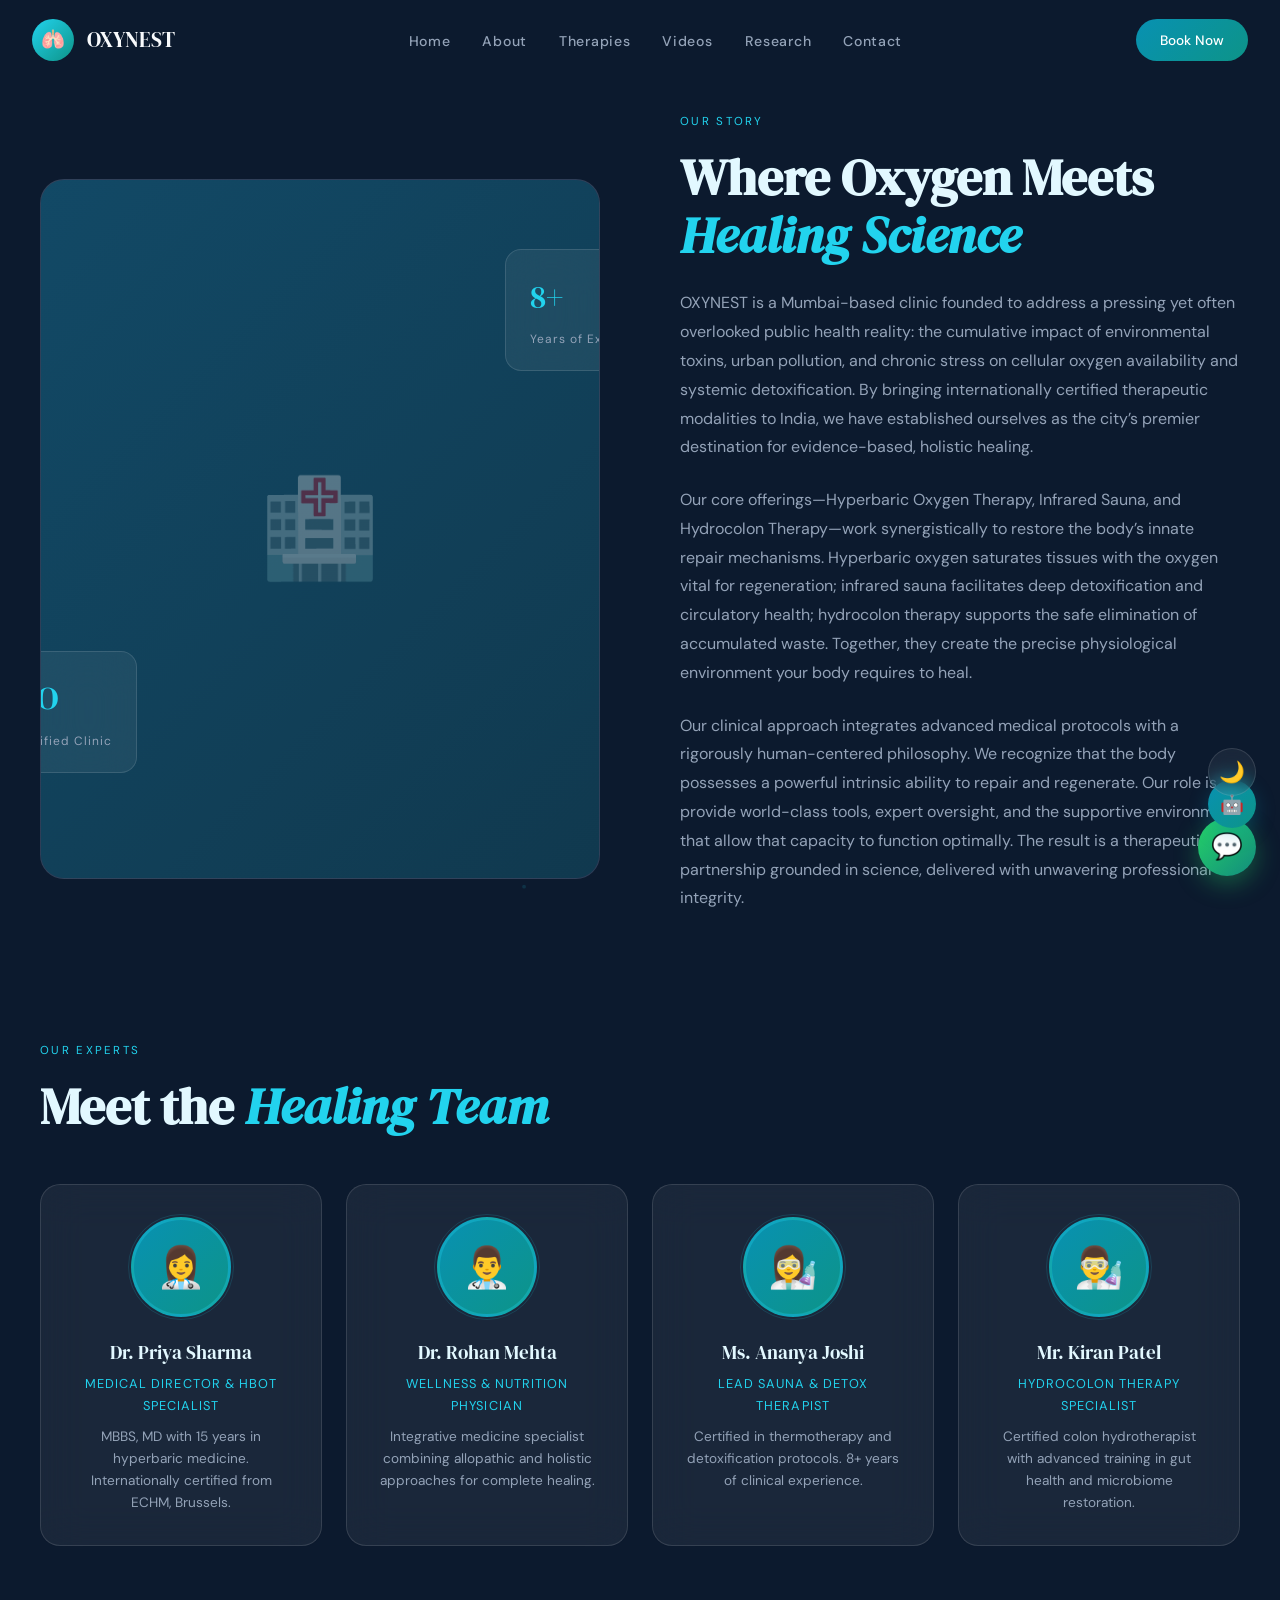
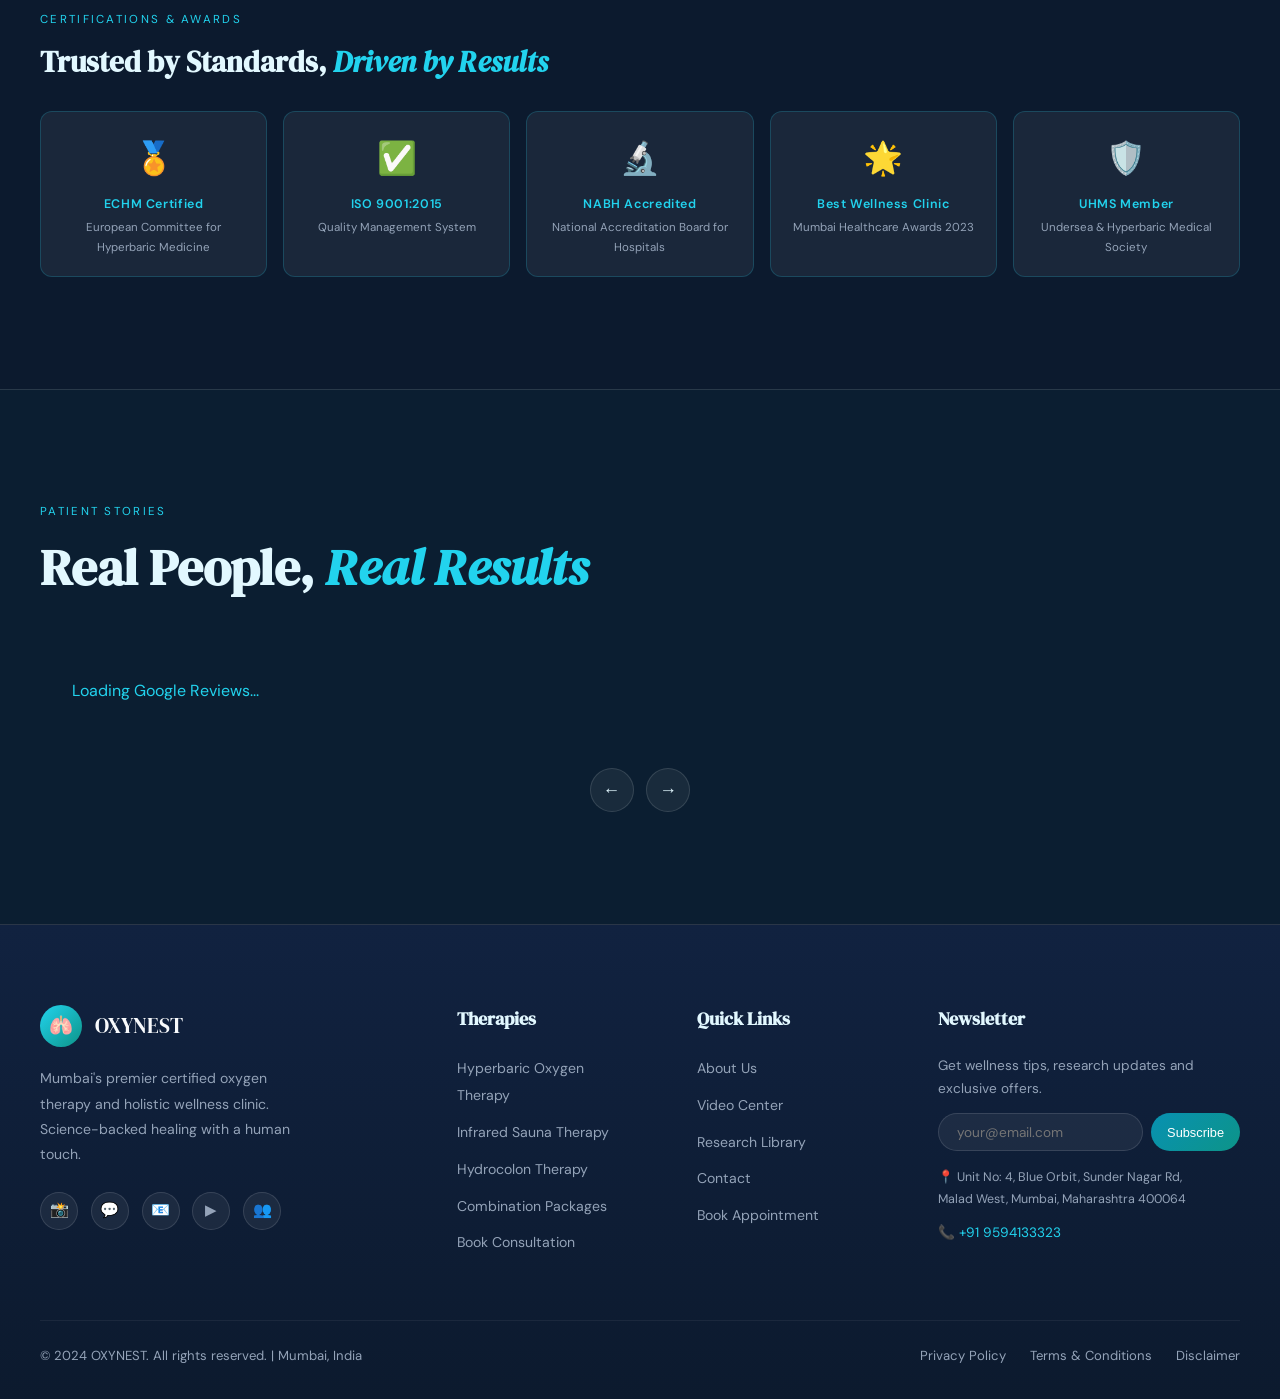
==== commit 17b78f6d: "feat: integrate Google Reviews API script and update HTML to load dynamically" ====
--- a/about.html
+++ b/about.html
@@ -53,9 +53,7 @@
       Appointment</a>
 </div>
 <!-- HOME / HERO -->
-
 <!-- THERAPY PREVIEW -->
-
 <!-- ABOUT -->
 <section class="section-pad" id="about">
 <div class="container">
@@ -203,11 +201,8 @@
 </div>
 </section>
 <!-- DETAILED THERAPIES -->
-
 <!-- VIDEO CENTER -->
-
 <!-- RESEARCH HUB -->
-
 <!-- TESTIMONIALS -->
 <section class="section-pad" style="
         background: rgba(13, 148, 136, 0.04);
@@ -217,99 +212,7 @@
 <span class="section-label reveal">Patient Stories</span>
 <h2 class="section-title reveal">Real People, <em>Real Results</em></h2>
 <div class="testimonials-slider reveal">
-<div class="testimonials-track" id="testimonialTrack">
-<div class="glass-card testimonial-card">
-<div class="testimonial-stars">★★★★★</div>
-<p class="testimonial-text">
-              "After my knee surgery, I was told recovery would take 6 months.
-              With HBOT at OXYNEST, I was back running in 10
-              weeks. The team was exceptional — knowledgeable, caring and
-              always available."
-            </p>
-<div class="testimonial-author">
-<!-- IMAGE PLACEHOLDER: Replace this div with an img tag for Testimonial Avatar 1 -->
-<div class="testimonial-avatar">RK</div>
-<div>
-<div class="testimonial-name">Rajesh Kapoor</div>
-<div class="testimonial-therapy">HBOT · Sports Recovery</div>
-</div>
-</div>
-</div>
-<div class="glass-card testimonial-card">
-<div class="testimonial-stars">★★★★★</div>
-<p class="testimonial-text">
-              "I came to the clinic struggling with chronic fatigue for two
-              years. The combination of HBOT and infrared sauna completely
-              transformed my energy levels. I feel like myself again — it's
-              been life-changing."
-            </p>
-<div class="testimonial-author">
-<!-- IMAGE PLACEHOLDER: Replace this div with an img tag for Testimonial Avatar 2 -->
-<div class="testimonial-avatar">SA</div>
-<div>
-<div class="testimonial-name">Sunita Agarwal</div>
-<div class="testimonial-therapy">
-                  HBOT + Infrared Sauna · Fatigue
-                </div>
-</div>
-</div>
-</div>
-<div class="glass-card testimonial-card">
-<div class="testimonial-stars">★★★★★</div>
-<p class="testimonial-text">
-              "The hydrocolon therapy resolved my decade-long bloating and
-              digestive issues. I was skeptical at first but the team was so
-              professional and thorough. My gut health has never been better.
-              Highly recommend!"
-            </p>
-<div class="testimonial-author">
-<!-- IMAGE PLACEHOLDER: Replace this div with an img tag for Testimonial Avatar 3 -->
-<div class="testimonial-avatar">PM</div>
-<div>
-<div class="testimonial-name">Preethi Menon</div>
-<div class="testimonial-therapy">
-                  Hydrocolon · Digestive Wellness
-                </div>
-</div>
-</div>
-</div>
-<div class="glass-card testimonial-card">
-<div class="testimonial-stars">★★★★★</div>
-<p class="testimonial-text">
-              "As a competitive swimmer, recovery is everything. Regular
-              infrared sauna sessions at OXYNEST have dramatically
-              reduced my muscle soreness and improved my sleep quality. An
-              absolute game changer for athletic performance."
-            </p>
-<div class="testimonial-author">
-<!-- IMAGE PLACEHOLDER: Replace this div with an img tag for Testimonial Avatar 4 -->
-<div class="testimonial-avatar">AV</div>
-<div>
-<div class="testimonial-name">Arjun Verma</div>
-<div class="testimonial-therapy">
-                  Infrared Sauna · Athletic Performance
-                </div>
-</div>
-</div>
-</div>
-<div class="glass-card testimonial-card">
-<div class="testimonial-stars">★★★★★</div>
-<p class="testimonial-text">
-              "My mother had a stroke 3 years ago. After starting HBOT
-              sessions, her speech and cognitive function improved
-              significantly. The doctors who initially dismissed it were
-              amazed by the improvements. Eternally grateful."
-            </p>
-<div class="testimonial-author">
-<!-- IMAGE PLACEHOLDER: Replace this div with an img tag for Testimonial Avatar 5 -->
-<div class="testimonial-avatar">DM</div>
-<div>
-<div class="testimonial-name">Divya Malhotra</div>
-<div class="testimonial-therapy">HBOT · Stroke Recovery</div>
-</div>
-</div>
-</div>
-</div>
+<div class="testimonials-track" id="testimonialTrack"><div style="padding: 2rem; text-align: center; color: var(--aqua);">Loading Google Reviews...</div></div>
 <div class="slider-controls">
 <button class="slider-btn" onclick="slideTestimonials(-1)">
             ←
@@ -320,9 +223,7 @@
 </div>
 </section>
 <!-- BOOKING -->
-
 <!-- CONTACT -->
-
 <!-- FOOTER -->
 <footer class="footer">
 <div class="container">
